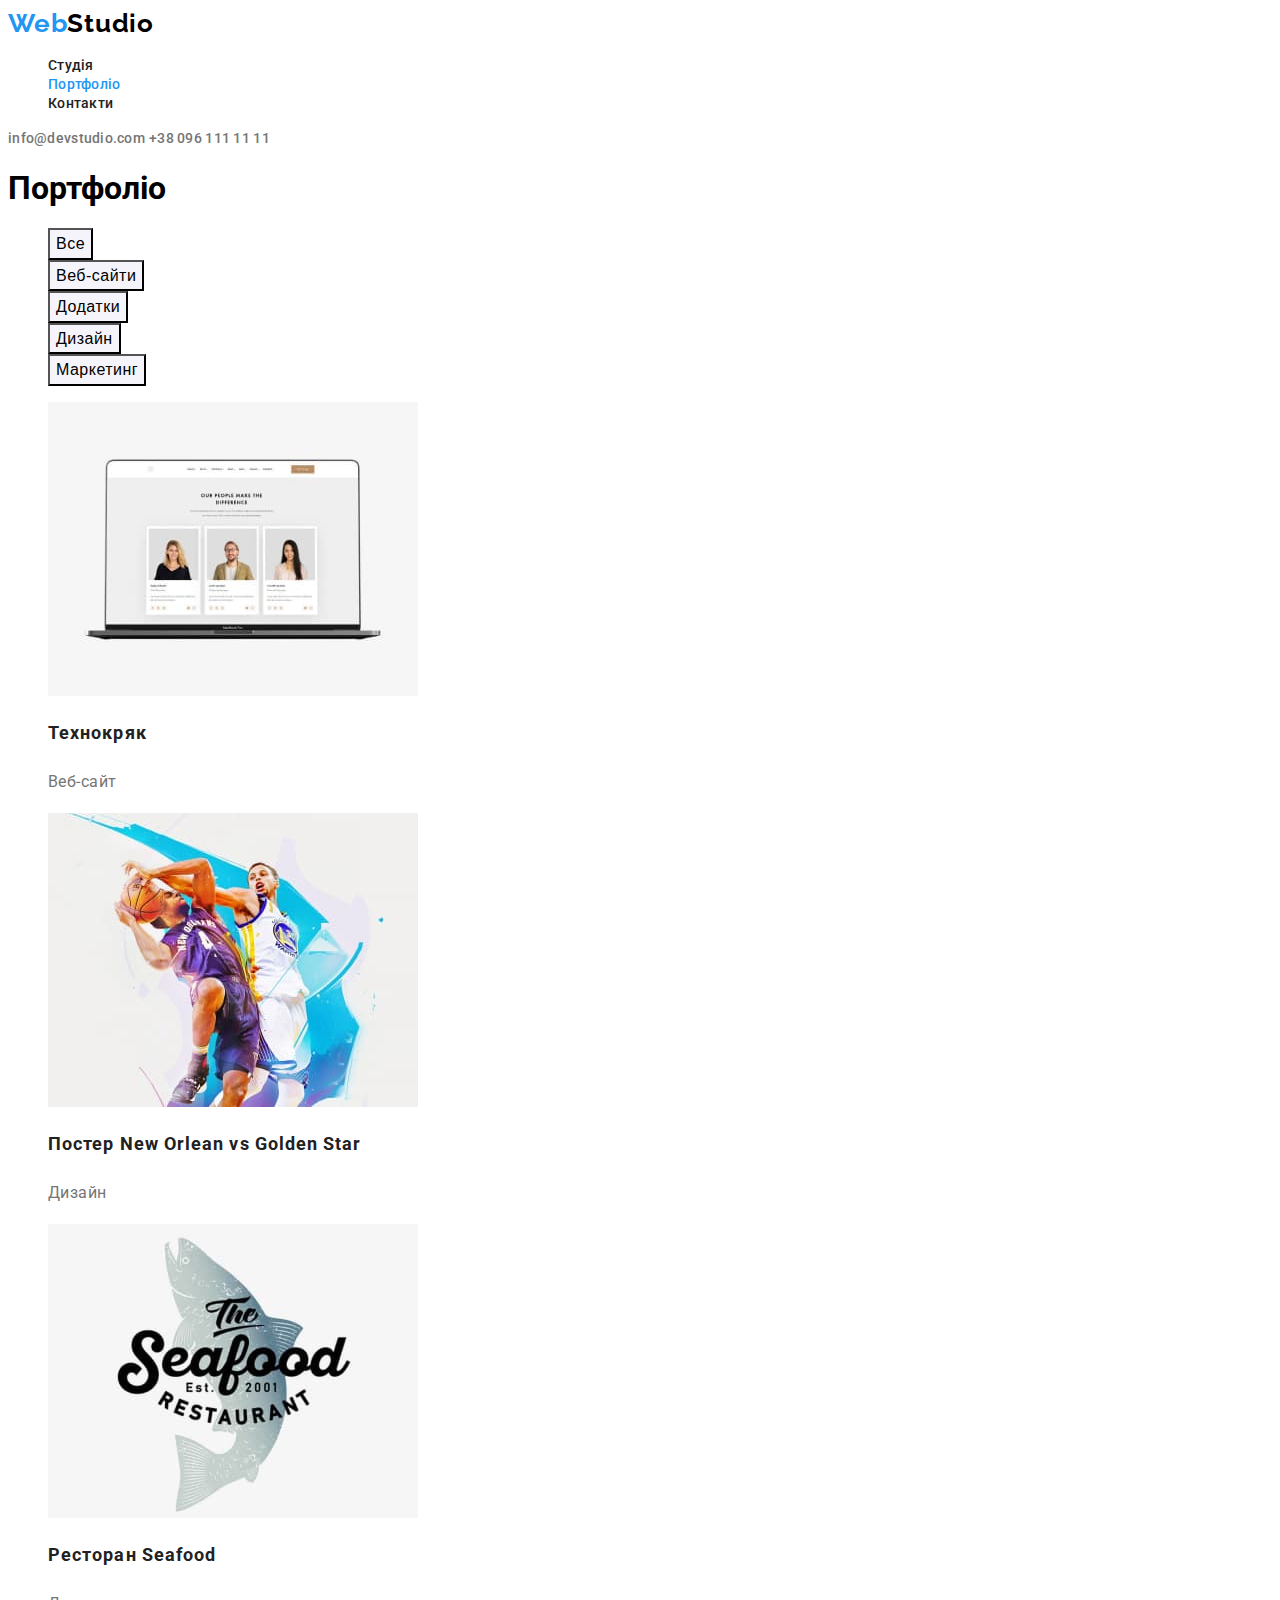
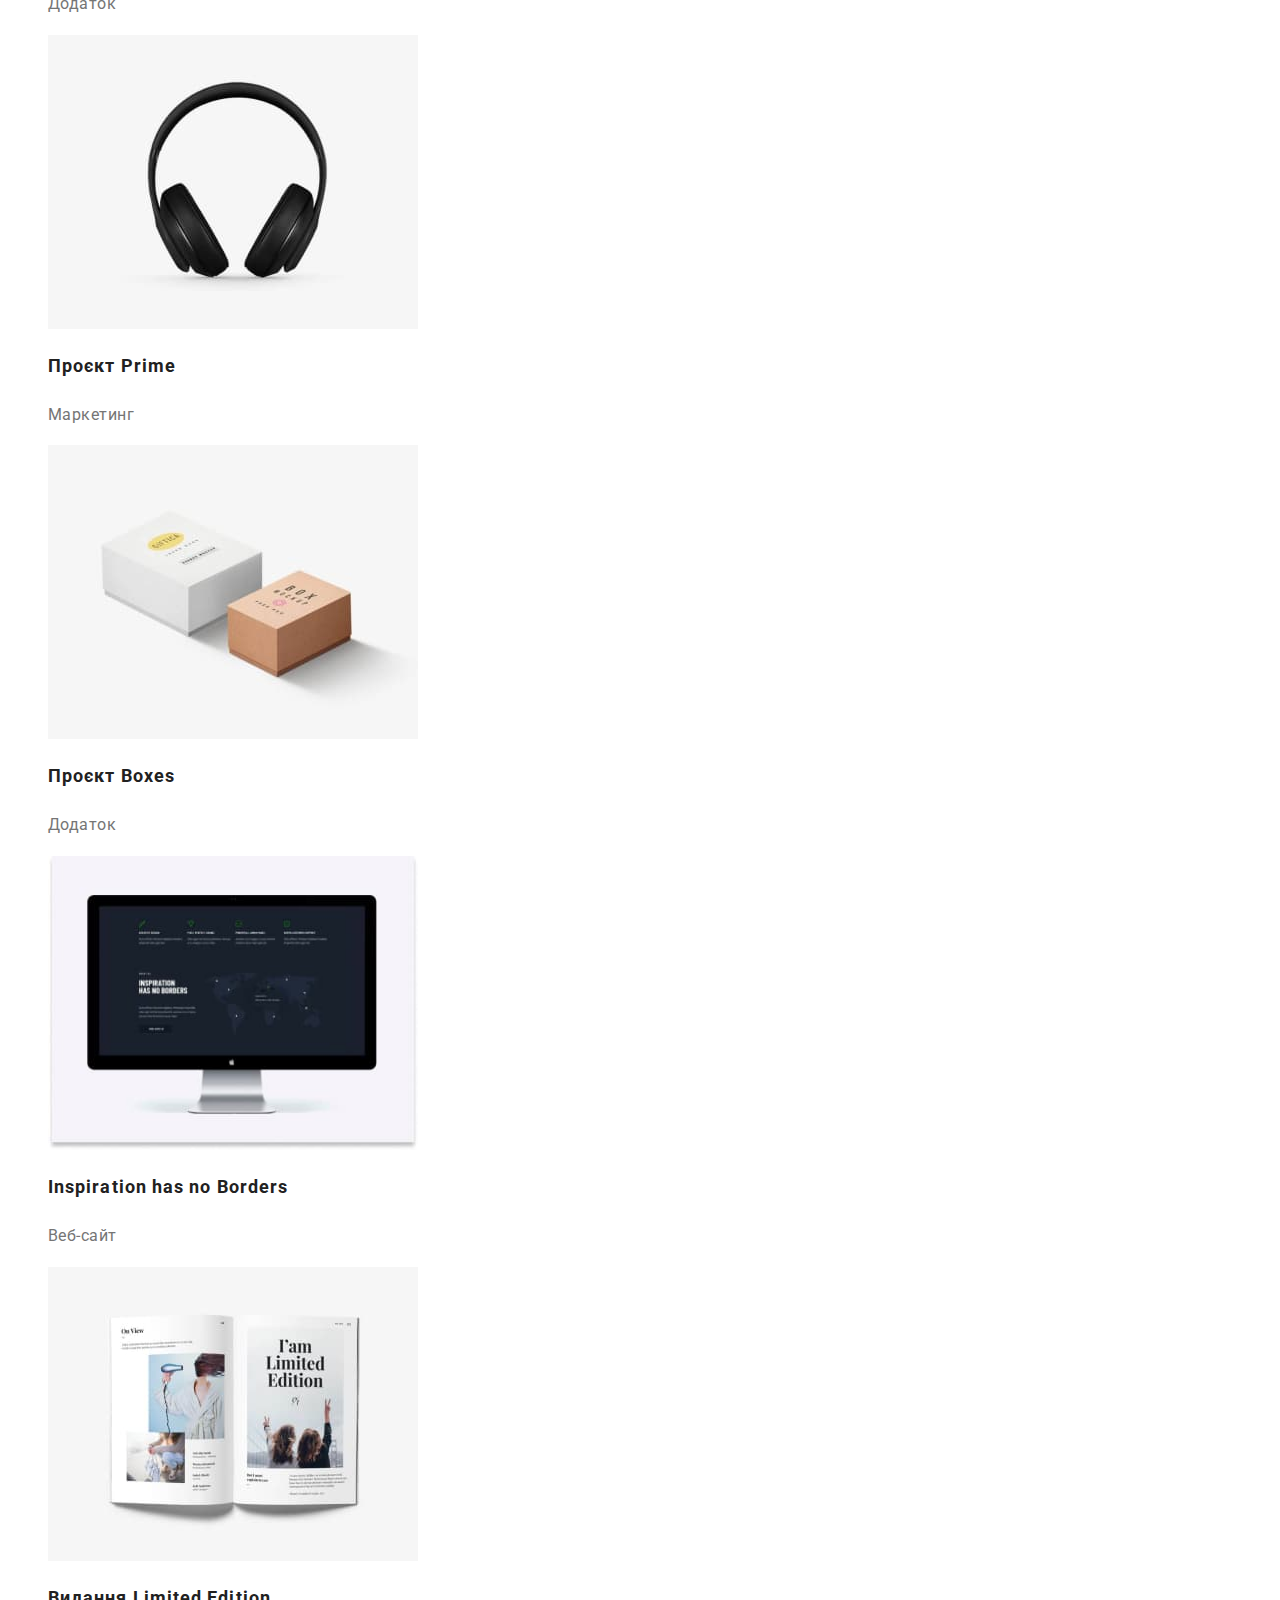
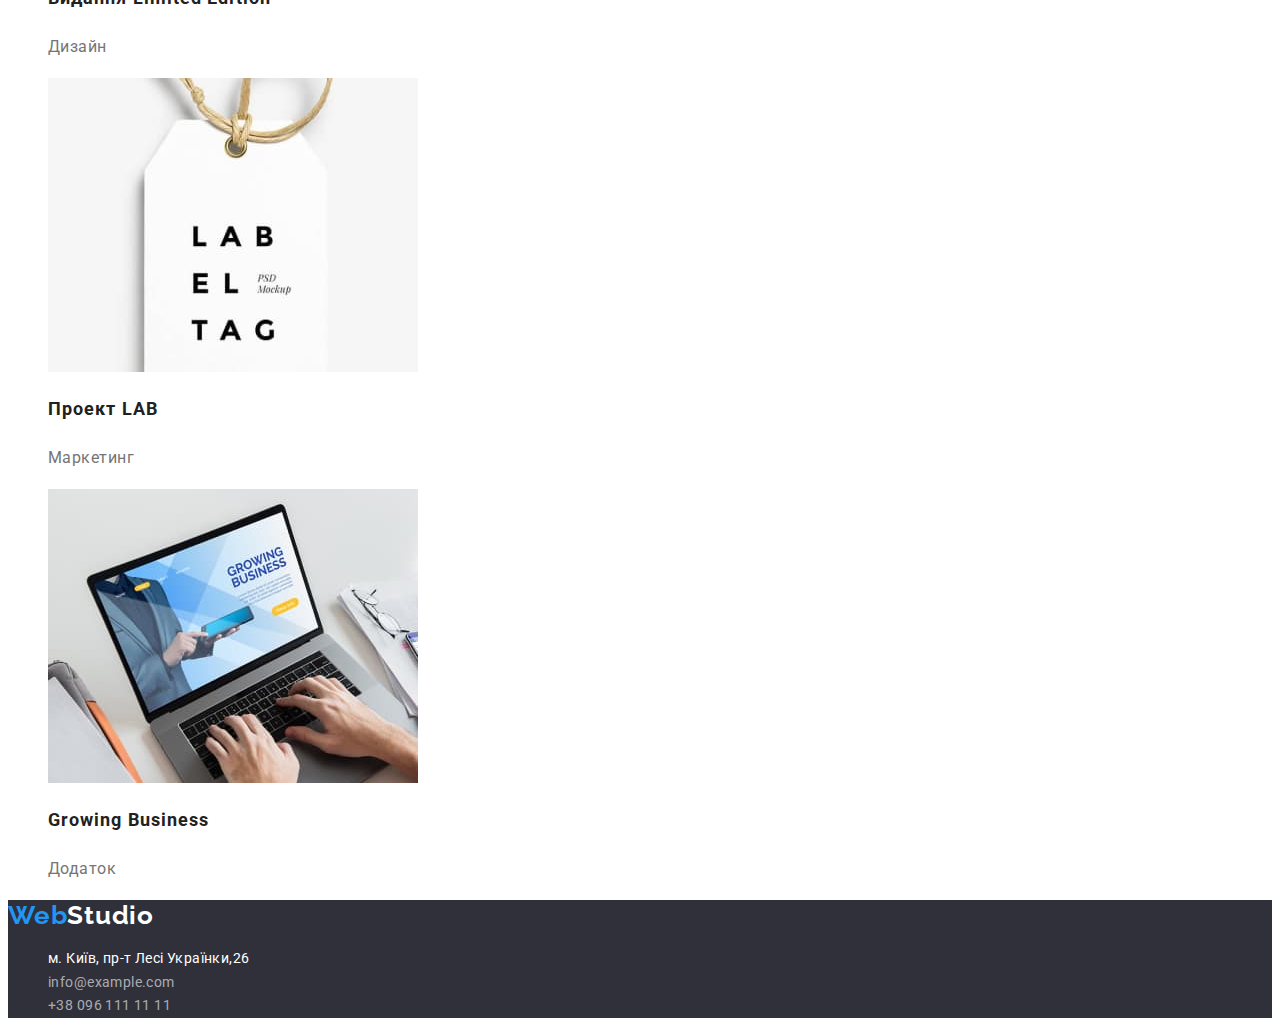
==== portfolio.html @ 4d89817b "From 2 hw" ====
<!DOCTYPE html>
<html lang="en">

<head>
    <meta charset="UTF-8">
    <meta http-equiv="X-UA-Compatible" content="IE=edge">
    <meta name="viewport" content="width=device-width, initial-scale=1.0">
    <title>Portfolio</title>
    <link rel="preconnect" href="https://fonts.googleapis.com">
    <link rel="preconnect" href="https://fonts.gstatic.com" crossorigin>
    <link
        href="https://fonts.googleapis.com/css2?family=Raleway:wght@700&family=Roboto:wght@400;500;700;900&display=swap"
        rel="stylesheet">
    <link rel="stylesheet" href="css/styles.css">
</head>

<body>

    <header>
        <a href="index.html" class="logo-header"><span class="logo-blue">Web</span>Studio</a>
        <nav>
            <ul class="marker">
                <li><a href="index.html" class="header-nav">Студія</a></li>
                <li><a href="portfolio.html" class="header-nav active-nav">Портфоліо</a></li>
                <li><a href="#" class="header-nav">Контакти</a></li>
            </ul>
        </nav>

        <a href="mailto:info@devstudio.com" class="header-link">info@devstudio.com</a>
        <a href="tel:+380961111111" class="header-link">+38 096 111 11 11</a>

    </header>

    <main>

        <!-- Кнопки та картинки -->
        <section>
            <h1>Портфоліо</h1>
            <ul class="marker">
                <li><button type="button" class="portfolio-button">Все</button></li>
                <li><button type="button" class="portfolio-button">Веб-сайти</button></li>
                <li><button type="button" class="portfolio-button">Додатки</button></li>
                <li><button type="button" class="portfolio-button">Дизайн</button></li>
                <li><button type="button" class="portfolio-button">Маркетинг</button></li>
            </ul>

            <ul class="marker">
                <li>
                    <img src="images/portfolio_1.jpg" alt="Ноутбук" width="370" height="294">
                    <h2 class="pictures-title">Технокряк</h2>
                    <p class="pictures-text">Веб-сайт</p>
                </li>
                <li>
                    <img src="images/portfolio_2.jpg" alt="Постер" width="370" height="294">
                    <h2 class="pictures-title">Постер New Orlean vs Golden Star</h2>
                    <p class="pictures-text">Дизайн</p>
                </li>
                <li>
                    <img src="images/portfolio_3.jpg" alt="Лого ресторану" width="370" height="294">
                    <h2 class="pictures-title">Ресторан Seafood</h2>
                    <p class="pictures-text">Додаток</p>
                </li>
                <li>
                    <img src="images/portfolio_4.jpg" alt="Навушники" width="370" height="294">
                    <h2 class="pictures-title">Проєкт Prime</h2>
                    <p class="pictures-text">Маркетинг</p>
                </li>
                <li>
                    <img src="images/portfolio_5.jpg" alt="Коробки" width="370" height="294">
                    <h2 class="pictures-title">Проєкт Boxes</h2>
                    <p class="pictures-text">Додаток</p>
                </li>
                <li>
                    <img src="images/portfolio_6.jpg" alt="Монітор" width="370" height="294">
                    <h2 class="pictures-title">Inspiration has no Borders</h2>
                    <p class="pictures-text">Веб-сайт</p>
                </li>
                <li>
                    <img src="images/portfolio_7.jpg" alt="Книга" width="370" height="294">
                    <h2 class="pictures-title">Видання Limited Edition</h2>
                    <p class="pictures-text">Дизайн</p>
                </li>
                <li>
                    <img src="images/portfolio_8.jpg" alt="Бірка" width="370" height="294">
                    <h2 class="pictures-title">Проект LAB</h2>
                    <p class="pictures-text">Маркетинг</p>
                </li>
                <li>
                    <img src="images/portfolio_9.jpg" alt="Ноутбук з руками" width="370" height="294">
                    <h2 class="pictures-title">Growing Business</h2>
                    <p class="pictures-text">Додаток</p>
                </li>
            </ul>
        </section>

    </main>

    <footer class="contacts">
        <a href="index.html" class="logo-footer"><span class="logo-blue">Web</span>Studio</a>

        <address>
            <ul class="marker">
                <li><a href="Посилання на google map" target="_blank" rel="noopener noreferrer" class="adress">м. Київ,
                        пр-т Лесі
                        Українки,26</a></li>
                <li><a href="mailto:info@devstudio.com" class="contact-link">info@example.com</a></li>
                <li><a href="tel:+380961111111" class="contact-link">+38 096 111 11 11</a></li>
            </ul>
        </address>
    </footer>

</body>

</html>
---- css/styles.css ----
:root{
    --brand-color:#2196F3;
    --paragraph-color:#212121;
    --nav-gray: #757575;
}

body{
    font-family: 'Roboto', sans-serif;
    color: #000000;
}

.logo-header{
    font-family: 'Raleway';
    font-weight: 700;
    font-size: 26px;
    line-height: 1.2;
    letter-spacing: 0.03em;
    text-decoration: none;
    color: #000000;
}

.logo-footer{
    font-family: 'Raleway';
    font-weight: 700;
    font-size: 26px;
    line-height: 1.2;
    letter-spacing: 0.03em;
    text-decoration: none;
    color: #ffffff;
}

.logo-blue{
    color: var(--brand-color);
}

.header-nav{
    font-weight: 500;
    font-size: 14px;
    line-height: 1.14;
    letter-spacing: 0.02em;
    text-decoration: none;
    color: var(--paragraph-color);
}

.active-nav{
    color: var(--brand-color);
}

.header-nav:hover{
    color: var(--brand-color);
}

.header-nav:focus{
    color: var(--brand-color);
}

.header-link{
    font-weight: 500;
    font-size: 14px;
    line-height: 1.14;
    letter-spacing: 0.02em;
    color: var(--nav-gray);
    text-decoration: none;
}

.header-link:hover,
.header-link:focus{
    color: var(--brand-color);
}

.main{
    background-color: #2F303A;
}

.main-title{
    color: #ffffff;
    font-weight: 900;
    font-size: 44px;
    line-height: 1.36;
    text-align: center;
    letter-spacing: 0.06em;
    text-transform: uppercase;
}

.main-button{
    color: #ffffff;
    font-weight: 700;
    font-size: 16px;
    line-height: 1.875;
    text-align: center;
    letter-spacing: 0.06em;
    background-color: var(--brand-color);
}

.options-title{
    font-weight: 700;
    font-size: 36px;
    line-height: 1.17;
    text-align: center;
    letter-spacing: 0.03em;
    color: var(--paragraph-color);
}

.options-subtitle{
    font-weight: 700;
    font-size: 14px;
    line-height: 1.14;
    letter-spacing: 0.03em;
    text-transform: uppercase;
    color: var(--paragraph-color);
}

.options-text{
    font-size: 14px;
    line-height: 1.7;
    letter-spacing: 0.03em;
    color: var(--nav-gray);
}

.activities-title{
    font-weight: 700;
    font-size: 36px;
    line-height: 1.17;
    text-align: center;
    letter-spacing: 0.03em;
    color: var(--paragraph-color);
}

.team{
    background-color: #F5F4FA;
}

.team-title{
    font-weight: 700;
    font-size: 36px;
    line-height: 1.17;
    text-align: center;
    letter-spacing: 0.03em;
    color: var(--paragraph-color);
}

.team-subtitle{
    font-weight: 500;
    font-size: 16px;
    line-height: 1.19;
    text-align: center;
    letter-spacing: 0.03em;
    color: var(--paragraph-color);
}

.team-text{
    font-size: 16px;
    line-height: 1.19;
    text-align: center;
    letter-spacing: 0.03em;
    color: var(--nav-gray);
}

.contacts{
    background-color: #2F303A;
}

.contact-link{
    font-style: normal;
    font-size: 14px;
    line-height: 1.7;
    letter-spacing: 0.03em;
    color: rgba(255, 255, 255, 0.6);
    text-decoration: none;

}

.adress{
    font-style: normal;
    font-size: 14px;
    line-height: 1.7;
    letter-spacing: 0.03em;
    color: #FFFFFF;
    text-decoration: none;
}

.contact-link:hover,
.contact-link:focus,
.adress:hover,
.adress:focus{
    color: var(--brand-color);
}

.portfolio-button{
    font-weight: 500;
    font-size: 16px;
    line-height: 1.6;    
    text-align: center;
    letter-spacing: 0.03em;
    color: #000000;
    background-color: #F5F4FA;
    cursor: pointer;
}

.portfolio-button:hover,
.portfolio-button:focus{
    background-color: var(--brand-color);
    color: #FFFFFF;
}

.pictures-title{
    font-weight: 700;
    font-size: 18px;
    line-height: 2;
    letter-spacing: 0.06em;
    color: #212121;
}

.pictures-text{
    font-weight: 400;
    font-size: 16px;
    line-height: 1.87;
    letter-spacing: 0.03em;
    color: var(--nav-gray);
}

.marker{
    list-style-type: none;
}
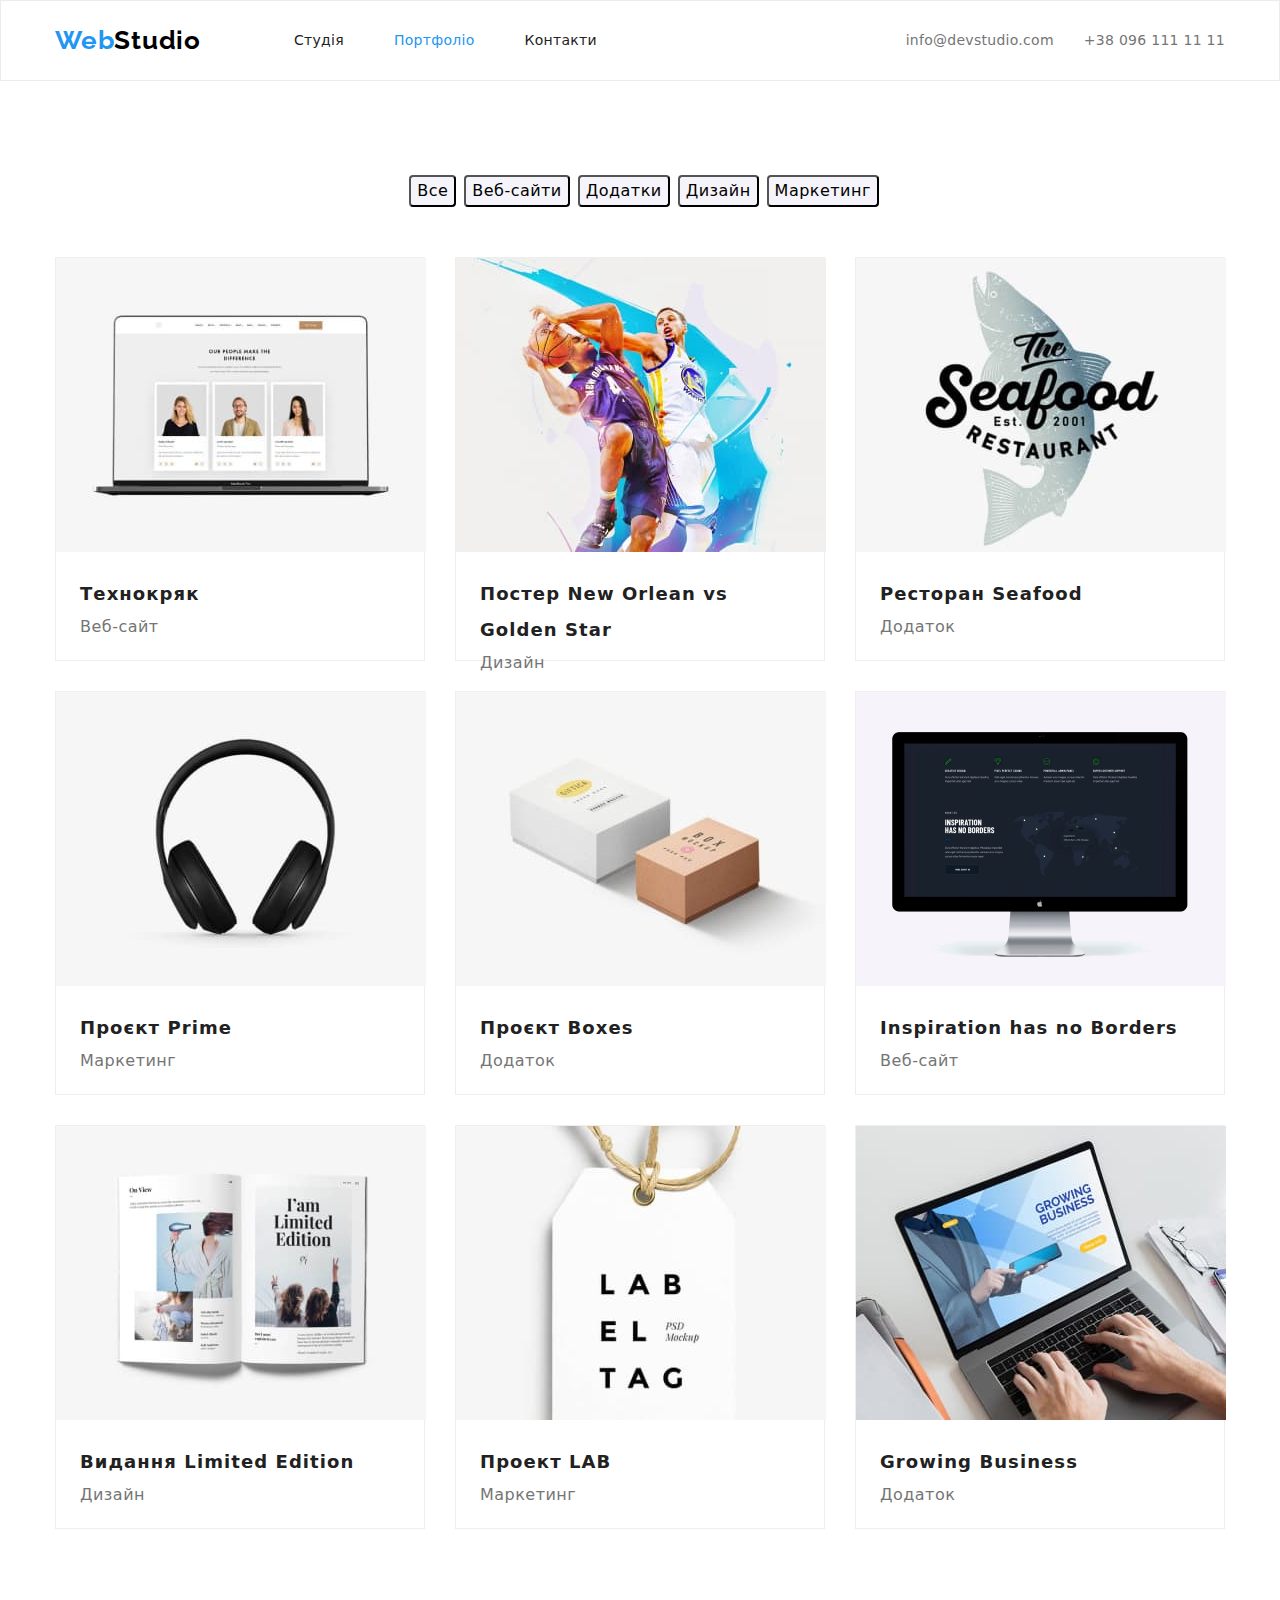
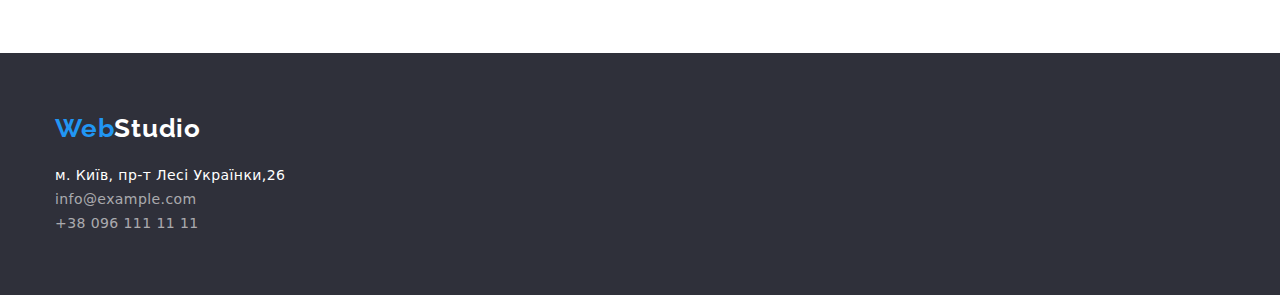
==== commit 6e19708f: "HW4" ====
--- a/portfolio.html
+++ b/portfolio.html
@@ -12,101 +12,132 @@
         href="https://fonts.googleapis.com/css2?family=Raleway:wght@700&family=Roboto:wght@400;500;700;900&display=swap"
         rel="stylesheet">
     <link rel="stylesheet" href="css/styles.css">
+    <link rel="stylesheet"
+        href="https://cdnjs.cloudflare.com/ajax/libs/modern-normalize/1.0.0/modern-normalize.min.css" />
 </head>
 
 <body>
 
-    <header>
-        <a href="index.html" class="logo-header"><span class="logo-blue">Web</span>Studio</a>
-        <nav>
-            <ul class="marker">
-                <li><a href="index.html" class="header-nav">Студія</a></li>
-                <li><a href="portfolio.html" class="header-nav active-nav">Портфоліо</a></li>
-                <li><a href="#" class="header-nav">Контакти</a></li>
-            </ul>
-        </nav>
-
-        <a href="mailto:info@devstudio.com" class="header-link">info@devstudio.com</a>
-        <a href="tel:+380961111111" class="header-link">+38 096 111 11 11</a>
-
+    <header class="header">
+        <div class="container">
+            <div class="header-container">
+                <nav class="header-nav">
+                    <a href="index.html" class="logo-header"><span class="logo-blue">Web</span>Studio</a>
+                    <ul class="header-list">
+                        <li class="header-list-item"><a href="index.html" class="header-item">Студія</a></li>
+                        <li class="header-list-item"><a href="portfolio.html"
+                                class="header-item active-nav">Портфоліо</a></li>
+                        <li class="header-list-item"><a href="#" class="header-item">Контакти</a></li>
+                    </ul>
+                </nav>
+                <div class="header-contacts">
+                    <a href="mailto:info@devstudio.com" class="header-link">info@devstudio.com</a>
+                    <a href="tel:+380961111111" class="header-link">+38 096 111 11 11</a>
+                </div>
+            </div>
+        </div>
     </header>
 
     <main>
 
         <!-- Кнопки та картинки -->
-        <section>
-            <h1>Портфоліо</h1>
-            <ul class="marker">
-                <li><button type="button" class="portfolio-button">Все</button></li>
-                <li><button type="button" class="portfolio-button">Веб-сайти</button></li>
-                <li><button type="button" class="portfolio-button">Додатки</button></li>
-                <li><button type="button" class="portfolio-button">Дизайн</button></li>
-                <li><button type="button" class="portfolio-button">Маркетинг</button></li>
-            </ul>
+        <section class="button-list">
+            <div class="container">
+                <ul class="btn-list">
+                    <li class="btn-item"><button type="button"
+                            class="portfolio-button portfolio-button-active">Все</button></li>
+                    <li class="btn-item"><button type="button" class="portfolio-button">Веб-сайти</button></li>
+                    <li class="btn-item"><button type="button" class="portfolio-button">Додатки</button></li>
+                    <li class="btn-item"><button type="button" class="portfolio-button">Дизайн</button></li>
+                    <li class="btn-item"><button type="button" class="portfolio-button">Маркетинг</button></li>
+                </ul>
 
-            <ul class="marker">
-                <li>
-                    <img src="images/portfolio_1.jpg" alt="Ноутбук" width="370" height="294">
-                    <h2 class="pictures-title">Технокряк</h2>
-                    <p class="pictures-text">Веб-сайт</p>
-                </li>
-                <li>
-                    <img src="images/portfolio_2.jpg" alt="Постер" width="370" height="294">
-                    <h2 class="pictures-title">Постер New Orlean vs Golden Star</h2>
-                    <p class="pictures-text">Дизайн</p>
-                </li>
-                <li>
-                    <img src="images/portfolio_3.jpg" alt="Лого ресторану" width="370" height="294">
-                    <h2 class="pictures-title">Ресторан Seafood</h2>
-                    <p class="pictures-text">Додаток</p>
-                </li>
-                <li>
-                    <img src="images/portfolio_4.jpg" alt="Навушники" width="370" height="294">
-                    <h2 class="pictures-title">Проєкт Prime</h2>
-                    <p class="pictures-text">Маркетинг</p>
-                </li>
-                <li>
-                    <img src="images/portfolio_5.jpg" alt="Коробки" width="370" height="294">
-                    <h2 class="pictures-title">Проєкт Boxes</h2>
-                    <p class="pictures-text">Додаток</p>
-                </li>
-                <li>
-                    <img src="images/portfolio_6.jpg" alt="Монітор" width="370" height="294">
-                    <h2 class="pictures-title">Inspiration has no Borders</h2>
-                    <p class="pictures-text">Веб-сайт</p>
-                </li>
-                <li>
-                    <img src="images/portfolio_7.jpg" alt="Книга" width="370" height="294">
-                    <h2 class="pictures-title">Видання Limited Edition</h2>
-                    <p class="pictures-text">Дизайн</p>
-                </li>
-                <li>
-                    <img src="images/portfolio_8.jpg" alt="Бірка" width="370" height="294">
-                    <h2 class="pictures-title">Проект LAB</h2>
-                    <p class="pictures-text">Маркетинг</p>
-                </li>
-                <li>
-                    <img src="images/portfolio_9.jpg" alt="Ноутбук з руками" width="370" height="294">
-                    <h2 class="pictures-title">Growing Business</h2>
-                    <p class="pictures-text">Додаток</p>
-                </li>
-            </ul>
+                <ul class="pictures-list">
+                    <li class="pictures-item">
+                        <img src="images/portfolio_1.jpg" alt="Ноутбук" width="370" height="294">
+                        <div class="pictures-content">
+                            <h2 class="pictures-title">Технокряк</h2>
+                            <p class="pictures-text">Веб-сайт</p>
+                        </div>
+                    </li>
+                    <li class="pictures-item">
+                        <img src="images/portfolio_2.jpg" alt="Постер" width="370" height="294">
+                        <div class="pictures-content">
+                            <h2 class="pictures-title">Постер New Orlean vs Golden Star</h2>
+                            <p class="pictures-text">Дизайн</p>
+                        </div>
+                    </li>
+                    <li class="pictures-item">
+                        <img src="images/portfolio_3.jpg" alt="Лого ресторану" width="370" height="294">
+                        <div class="pictures-content">
+                            <h2 class="pictures-title">Ресторан Seafood</h2>
+                            <p class="pictures-text">Додаток</p>
+                        </div>
+                    </li>
+                    <li class="pictures-item">
+                        <img src="images/portfolio_4.jpg" alt="Навушники" width="370" height="294">
+                        <div class="pictures-content">
+                            <h2 class="pictures-title">Проєкт Prime</h2>
+                            <p class="pictures-text">Маркетинг</p>
+                        </div>
+                    </li>
+                    <li class="pictures-item">
+                        <img src="images/portfolio_5.jpg" alt="Коробки" width="370" height="294">
+                        <div class="pictures-content">
+                            <h2 class="pictures-title">Проєкт Boxes</h2>
+                            <p class="pictures-text">Додаток</p>
+                        </div>
+                    </li>
+                    <li class="pictures-item">
+                        <img src="images/portfolio_6.jpg" alt="Монітор" width="370" height="294">
+                        <div class="pictures-content">
+                            <h2 class="pictures-title">Inspiration has no Borders</h2>
+                            <p class="pictures-text">Веб-сайт</p>
+                        </div>
+                    </li>
+                    <li class="pictures-item">
+                        <img src="images/portfolio_7.jpg" alt="Книга" width="370" height="294">
+                        <div class="pictures-content">
+                            <h2 class="pictures-title">Видання Limited Edition</h2>
+                            <p class="pictures-text">Дизайн</p>
+                        </div>
+                    </li>
+                    <li class="pictures-item">
+                        <img src="images/portfolio_8.jpg" alt="Бірка" width="370" height="294">
+                        <div class="pictures-content">
+                            <h2 class="pictures-title">Проект LAB</h2>
+                            <p class="pictures-text">Маркетинг</p>
+                        </div>
+                    </li>
+                    <li class="pictures-item">
+                        <img src="images/portfolio_9.jpg" alt="Ноутбук з руками" width="370" height="294">
+                        <div class="pictures-content">
+                            <h2 class="pictures-title">Growing Business</h2>
+                            <p class="pictures-text">Додаток</p>
+                        </div>
+                    </li>
+                </ul>
+            </div>
         </section>
 
     </main>
 
-    <footer class="contacts">
-        <a href="index.html" class="logo-footer"><span class="logo-blue">Web</span>Studio</a>
+    <footer class="footer">
+        <div class="container">
+            <a href="index.html" class="logo-footer"><span class="logo-blue">Web</span>Studio</a>
 
-        <address>
-            <ul class="marker">
-                <li><a href="Посилання на google map" target="_blank" rel="noopener noreferrer" class="adress">м. Київ,
-                        пр-т Лесі
-                        Українки,26</a></li>
-                <li><a href="mailto:info@devstudio.com" class="contact-link">info@example.com</a></li>
-                <li><a href="tel:+380961111111" class="contact-link">+38 096 111 11 11</a></li>
-            </ul>
-        </address>
+            <address class="footer-contacts">
+                <ul class="footer-list">
+                    <li>
+                        <a href="Посилання на google map" target="_blank" rel="noopener noreferrer" class="adress">м.
+                            Київ,
+                            пр-т Лесі Українки,26</a>
+                    </li>
+                    <li><a href="mailto:info@devstudio.com" class="contact-link">info@example.com</a></li>
+                    <li><a href="tel:+380961111111" class="contact-link">+38 096 111 11 11</a></li>
+                </ul>
+            </address>
+        </div>
     </footer>
 
 </body>
--- a/css/styles.css
+++ b/css/styles.css
@@ -4,72 +4,135 @@
     --nav-gray: #757575;
 }
 
+p,
+h1,
+h2,
+h3,
+h4,
+h5,
+h6 {
+    margin: 0;
+}
+
+ul {
+    margin: 0;
+    padding-left: 0;
+}
+
+.container{
+    width: 1200px;
+    padding-left: 15px;
+    padding-right: 15px;
+    margin: 0 auto;
+}
+
+.header{
+    background-color: #ffffff;
+    border: 1px solid #ECECEC;
+    padding: 24px 0 24px 0;
+}
+
+.header-container{
+    display: flex;
+    align-content: center;
+    align-items: center;
+}
+
+.header-nav{
+    display: flex;
+    align-items: center;
+}
+
+.header-list{
+    list-style-type: none;
+    display: flex;
+    align-items: center;
+}
+
+.header-item{
+    font-weight: 500;
+    font-size: 14px;
+    line-height: 1.14;
+    letter-spacing: 0.02em;
+    color: var(--paragraph-color);
+    text-decoration: none;
+}
+
+.header-list-item:not(:last-child) {
+    margin-right: 50px;
+}
+
+.header-contacts{
+    margin-left: auto;
+    display: flex;
+}
+
+.logo-header {
+    margin-right: 93px;
+    font-family: 'Raleway';
+    font-weight: 700;
+    font-size: 26px;
+    line-height: 1.2;
+    letter-spacing: 0.03em;
+    text-decoration: none;
+    color: #000000;
+    margin-right: 93px;
+}
+
+.logo-footer {
+    font-family: 'Raleway';
+    font-weight: 700;
+    font-size: 26px;
+    line-height: 1.2;
+    letter-spacing: 0.03em;
+    text-decoration: none;
+    color: #ffffff;
+}
+
+.logo-blue {
+    color: var(--brand-color);
+}
+
+.active-nav {
+    color: var(--brand-color);
+}
+
+.header-nav:hover {
+    color: var(--brand-color);
+}
+
+.header-nav:focus {
+    color: var(--brand-color);
+}
+
+.header-link {
+    font-weight: 500;
+    font-size: 14px;
+    line-height: 1.14;
+    letter-spacing: 0.02em;
+    color: var(--nav-gray);
+    text-decoration: none;
+    margin-left: 30px;
+    display: flex;
+    align-items: center;
+}
+
+.header-link:hover,
+.header-link:focus {
+    color: var(--brand-color);
+}
+
 body{
     font-family: 'Roboto', sans-serif;
     color: #000000;
 }
 
-.logo-header{
-    font-family: 'Raleway';
-    font-weight: 700;
-    font-size: 26px;
-    line-height: 1.2;
-    letter-spacing: 0.03em;
-    text-decoration: none;
-    color: #000000;
-}
-
-.logo-footer{
-    font-family: 'Raleway';
-    font-weight: 700;
-    font-size: 26px;
-    line-height: 1.2;
-    letter-spacing: 0.03em;
-    text-decoration: none;
-    color: #ffffff;
-}
-
-.logo-blue{
-    color: var(--brand-color);
-}
-
-.header-nav{
-    font-weight: 500;
-    font-size: 14px;
-    line-height: 1.14;
-    letter-spacing: 0.02em;
-    text-decoration: none;
-    color: var(--paragraph-color);
-}
-
-.active-nav{
-    color: var(--brand-color);
-}
-
-.header-nav:hover{
-    color: var(--brand-color);
-}
-
-.header-nav:focus{
-    color: var(--brand-color);
-}
-
-.header-link{
-    font-weight: 500;
-    font-size: 14px;
-    line-height: 1.14;
-    letter-spacing: 0.02em;
-    color: var(--nav-gray);
-    text-decoration: none;
-}
-
-.header-link:hover,
-.header-link:focus{
-    color: var(--brand-color);
-}
 
 .main{
     background-color: #2F303A;
+    color: #FFFFFF;
+    padding: 200px 0;
+    text-align: center;
 }
 
 .main-title{
@@ -80,6 +143,9 @@
     text-align: center;
     letter-spacing: 0.06em;
     text-transform: uppercase;
+    max-width: 696px;
+    margin: 0 auto 30px;
+    
 }
 
 .main-button{
@@ -87,11 +153,31 @@
     font-weight: 700;
     font-size: 16px;
     line-height: 1.875;
-    text-align: center;
+    min-width: 200px;
+    height: 50px;
     letter-spacing: 0.06em;
     background-color: var(--brand-color);
 }
 
+.about{
+    padding-bottom: 94px;
+    padding-top: 94px;
+}
+
+.about-list{
+    display: flex;
+    list-style-type: none;
+    justify-content: center;
+}
+
+.about-item{
+    max-width: 270px;
+}
+
+.about-item:not(:last-child) {
+    margin-right: 30px;
+}
+
 .options-title{
     font-weight: 700;
     font-size: 36px;
@@ -99,6 +185,7 @@
     text-align: center;
     letter-spacing: 0.03em;
     color: var(--paragraph-color);
+    padding-bottom: 50px;
 }
 
 .options-subtitle{
@@ -115,6 +202,19 @@
     line-height: 1.7;
     letter-spacing: 0.03em;
     color: var(--nav-gray);
+}
+
+.work{
+    padding-bottom: 94px;
+}
+
+.work-list{
+    list-style-type: none;
+    display: flex;
+}
+
+.work-item:not(:first-child) {
+    margin-left: 30px;
 }
 
 .activities-title{
@@ -124,10 +224,32 @@
     text-align: center;
     letter-spacing: 0.03em;
     color: var(--paragraph-color);
+    margin-bottom: 50px;
 }
 
 .team{
     background-color: #F5F4FA;
+    padding: 94px 0;
+}
+
+.team-list{
+    display: flex;
+    list-style-type: none;
+}
+
+.team-item{
+    background: #FFFFFF;
+    box-shadow: 0px 1px 3px rgba(0, 0, 0, 0.12), 0px 1px 1px rgba(0, 0, 0, 0.14), 0px 2px 1px rgba(0, 0, 0, 0.2);
+    border-radius: 0px 0px 4px 4px;
+}
+
+.team-content{
+    padding-top: 30px;
+    padding-bottom: 30px;
+}
+
+.team-item:not(:first-child) {
+    margin-left: 30px;
 }
 
 .team-title{
@@ -137,6 +259,7 @@
     text-align: center;
     letter-spacing: 0.03em;
     color: var(--paragraph-color);
+    padding-bottom: 50px;
 }
 
 .team-subtitle{
@@ -156,8 +279,19 @@
     color: var(--nav-gray);
 }
 
-.contacts{
+.footer{
     background-color: #2F303A;
+    padding-top: 60px;
+    padding-bottom: 60px;
+}
+
+.footer-contacts{
+    margin-top: 20px;
+}
+
+.footer-list{
+    list-style-type: none;
+    text-decoration: none;
 }
 
 .contact-link{
@@ -195,8 +329,8 @@
     color: #000000;
     background-color: #F5F4FA;
     cursor: pointer;
-}
-
+    border-radius: 4px;
+}
 .portfolio-button:hover,
 .portfolio-button:focus{
     background-color: var(--brand-color);
@@ -209,6 +343,7 @@
     line-height: 2;
     letter-spacing: 0.06em;
     color: #212121;
+    width: 330px;
 }
 
 .pictures-text{
@@ -219,6 +354,48 @@
     color: var(--nav-gray);
 }
 
-.marker{
-    list-style-type: none;
-}+.button-list{
+    padding-top: 94px;
+}
+
+.btn-list{
+    display: flex;
+    justify-content: center;
+    margin-bottom: 50px;
+    list-style-type: none;
+}
+
+.btn-item{
+    margin-left: 8px;
+}
+
+.pictures-list{
+    display: flex;
+    flex-wrap: wrap;
+    list-style-type: none;
+    margin-bottom: 94px;
+}
+
+.pictures-item{
+    width: 370px;
+    height: 404px;
+    left: 215px;
+    top: 262px;
+    background: #FFFFFF;
+    border: 1px solid #EEEEEE;
+    margin-bottom: 30px;
+}
+
+
+.pictures-item{
+    margin-right: 30px;
+}
+
+.pictures-item:nth-child(3n+3){
+    margin-right: 0px;
+}
+
+.pictures-content{
+    padding: 20px 24px;
+}
+
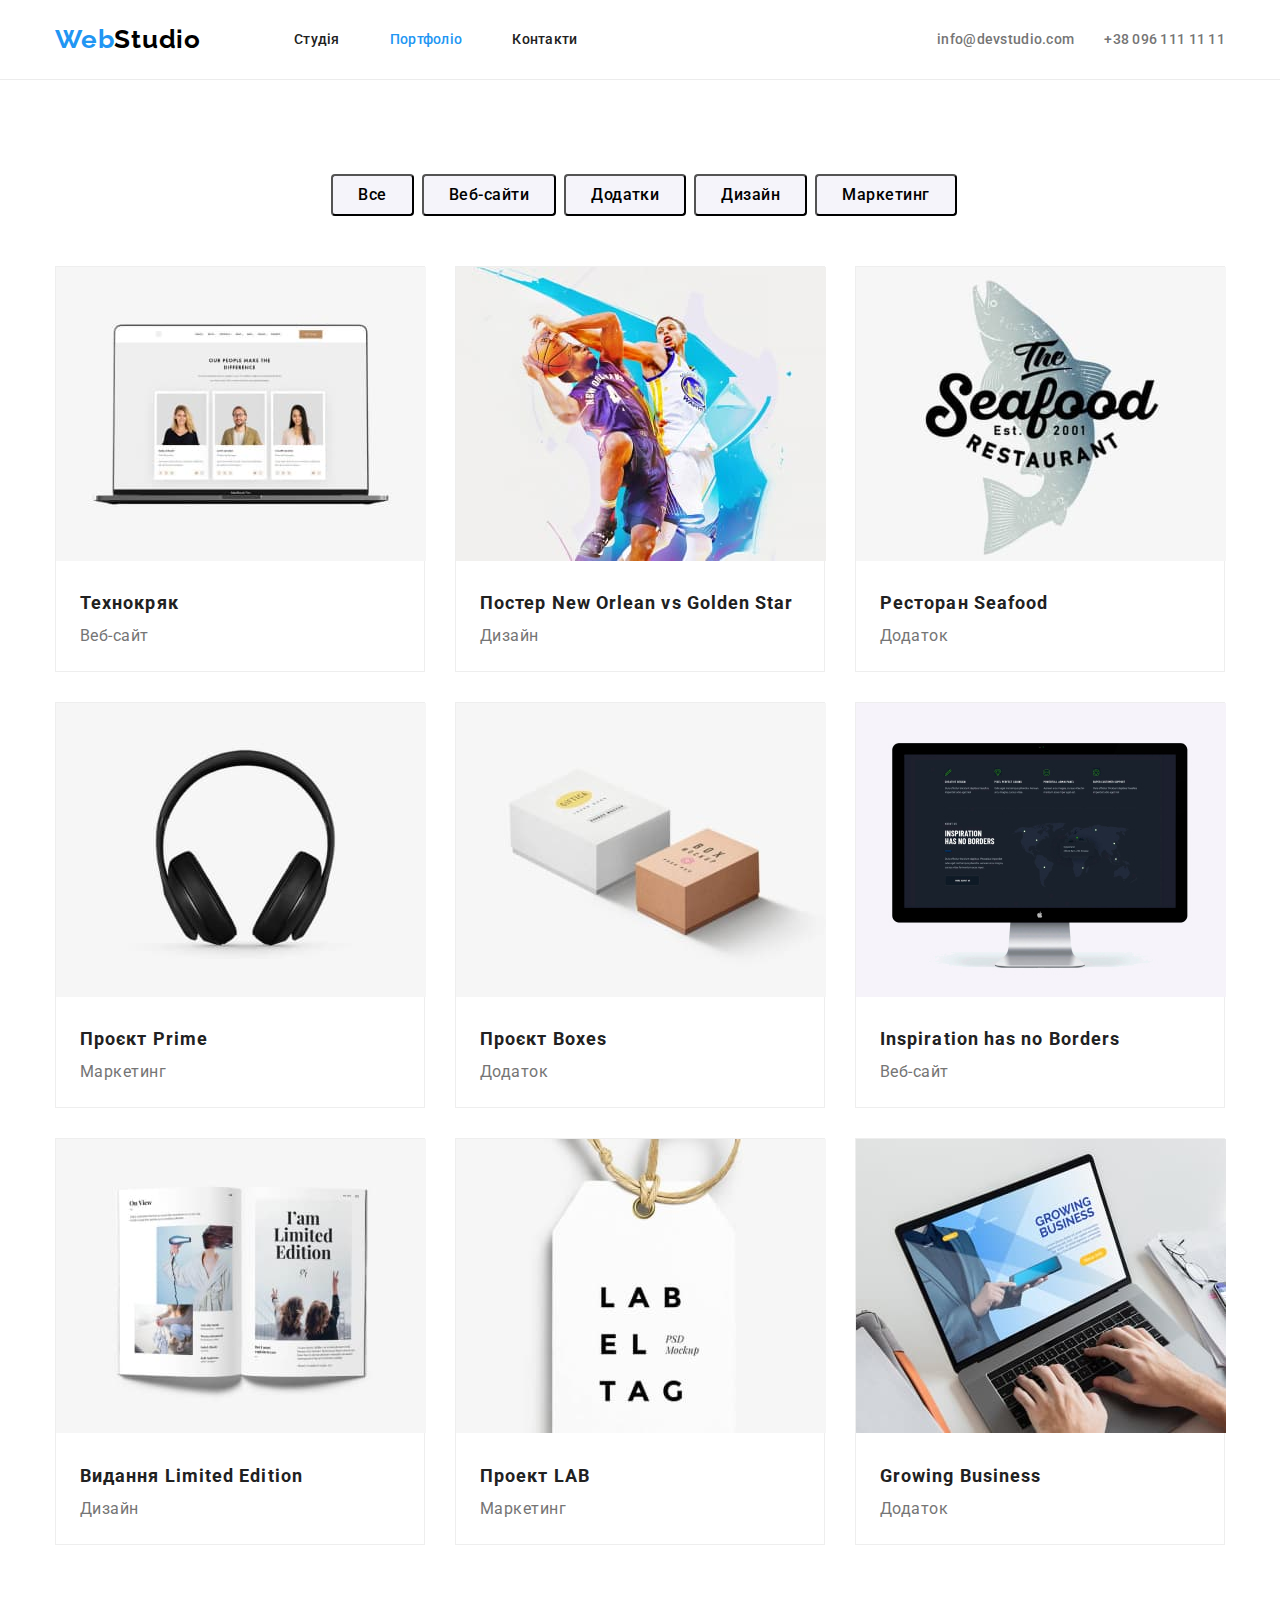
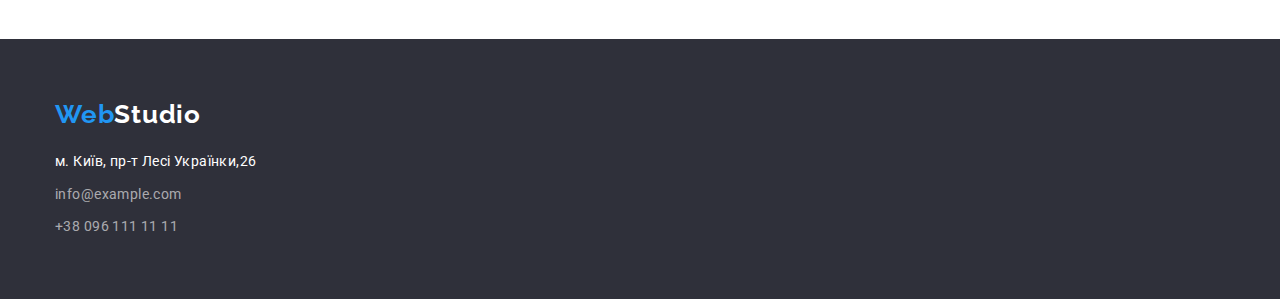
==== commit 9b24b5ad: "HW4 edit" ====
--- a/portfolio.html
+++ b/portfolio.html
@@ -11,9 +11,10 @@
     <link
         href="https://fonts.googleapis.com/css2?family=Raleway:wght@700&family=Roboto:wght@400;500;700;900&display=swap"
         rel="stylesheet">
-    <link rel="stylesheet" href="css/styles.css">
     <link rel="stylesheet"
         href="https://cdnjs.cloudflare.com/ajax/libs/modern-normalize/1.0.0/modern-normalize.min.css" />
+    <link rel="stylesheet" href="css/styles.css">
+
 </head>
 
 <body>
@@ -128,13 +129,15 @@
 
             <address class="footer-contacts">
                 <ul class="footer-list">
-                    <li>
+                    <li class="footer-item">
                         <a href="Посилання на google map" target="_blank" rel="noopener noreferrer" class="adress">м.
                             Київ,
                             пр-т Лесі Українки,26</a>
                     </li>
-                    <li><a href="mailto:info@devstudio.com" class="contact-link">info@example.com</a></li>
-                    <li><a href="tel:+380961111111" class="contact-link">+38 096 111 11 11</a></li>
+                    <li class="footer-item"><a href="mailto:info@devstudio.com"
+                            class="contact-link">info@example.com</a>
+                    </li>
+                    <li class="footer-item"><a href="tel:+380961111111" class="contact-link">+38 096 111 11 11</a></li>
                 </ul>
             </address>
         </div>
--- a/css/styles.css
+++ b/css/styles.css
@@ -28,7 +28,7 @@
 
 .header{
     background-color: #ffffff;
-    border: 1px solid #ECECEC;
+    border-bottom: 1px solid #ECECEC;
     padding: 24px 0 24px 0;
 }
 
@@ -195,6 +195,7 @@
     letter-spacing: 0.03em;
     text-transform: uppercase;
     color: var(--paragraph-color);
+    margin-bottom: 10px;
 }
 
 .options-text{
@@ -259,7 +260,7 @@
     text-align: center;
     letter-spacing: 0.03em;
     color: var(--paragraph-color);
-    padding-bottom: 50px;
+    margin-bottom: 50px;
 }
 
 .team-subtitle{
@@ -269,6 +270,7 @@
     text-align: center;
     letter-spacing: 0.03em;
     color: var(--paragraph-color);
+    margin-bottom: 10px;
 }
 
 .team-text{
@@ -294,6 +296,10 @@
     text-decoration: none;
 }
 
+.footer-item:not(:last-child){
+    margin-bottom: 9px;
+}
+
 .contact-link{
     font-style: normal;
     font-size: 14px;
@@ -330,6 +336,7 @@
     background-color: #F5F4FA;
     cursor: pointer;
     border-radius: 4px;
+    padding: 6px 25px;
 }
 .portfolio-button:hover,
 .portfolio-button:focus{
@@ -343,7 +350,6 @@
     line-height: 2;
     letter-spacing: 0.06em;
     color: #212121;
-    width: 330px;
 }
 
 .pictures-text{
@@ -378,7 +384,6 @@
 
 .pictures-item{
     width: 370px;
-    height: 404px;
     left: 215px;
     top: 262px;
     background: #FFFFFF;
@@ -386,6 +391,11 @@
     margin-bottom: 30px;
 }
 
+.pictures-item:nth-child(n+7)
+{
+    margin-bottom: 0px;
+}
+
 
 .pictures-item{
     margin-right: 30px;
